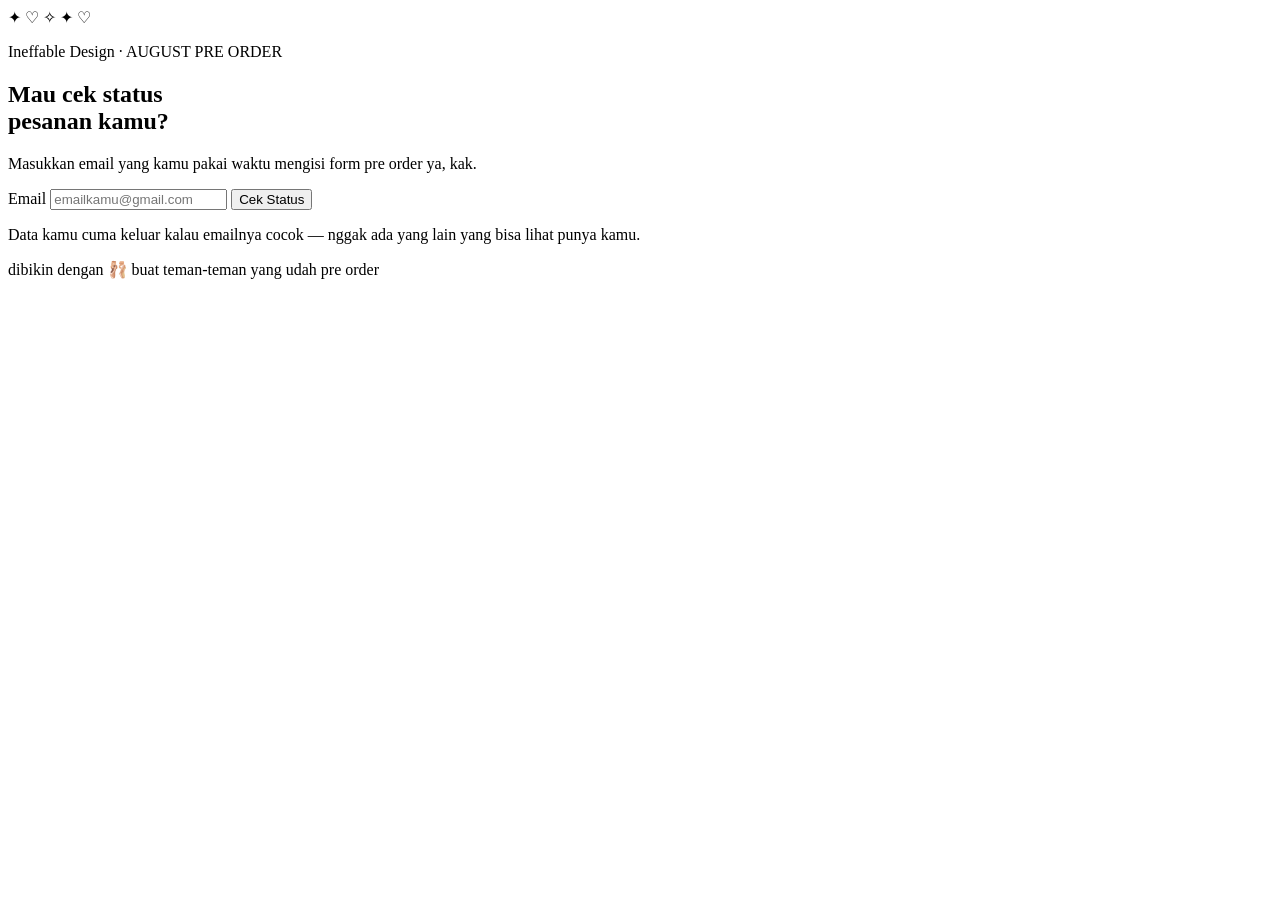
==== index.html @ 0d04ffc4 "Add files via upload" ====
<!DOCTYPE html>
<html lang="id">
<head>
<meta charset="UTF-8">
<meta name="viewport" content="width=device-width, initial-scale=1.0">
<title>Cek Status Pre Order — Ineffable Design</title>
<meta name="description" content="Cek status pre order kamu dengan memasukkan email yang kamu gunakan saat memesan.">
<link rel="preconnect" href="https://fonts.googleapis.com">
<link rel="preconnect" href="https://fonts.gstatic.com" crossorigin>
<link href="https://fonts.googleapis.com/css2?family=Fredoka:wght@500;600;700&family=Inter:wght@400;500;600;700&display=swap" rel="stylesheet">
<link rel="stylesheet" href="assets/style.css">
</head>
<body>

  <div class="scene">
    <div class="floaters" aria-hidden="true">
      <span class="floater f1">✦</span>
      <span class="floater f2">♡</span>
      <span class="floater f3">✧</span>
      <span class="floater f4">✦</span>
      <span class="floater f5">♡</span>
    </div>

    <main class="card" id="card">

      <!-- STATE: search -->
      <section class="state state--search" id="state-search">
        <p class="eyebrow">Ineffable Design · AUGUST PRE ORDER</p>
        <h1>Mau cek status<br>pesanan kamu?</h1>
        <p class="sub">Masukkan email yang kamu pakai waktu mengisi form pre order ya, kak.</p>

        <form id="search-form" autocomplete="off">
          <label for="email-input" class="sr-only">Email</label>
          <input
            type="email"
            id="email-input"
            name="email"
            placeholder="emailkamu@gmail.com"
            required
          >
          <button type="submit" id="submit-btn">
            <span class="btn-label">Cek Status</span>
            <span class="btn-spinner" aria-hidden="true"></span>
          </button>
        </form>

        <p class="hint">Data kamu cuma keluar kalau emailnya cocok — nggak ada yang lain yang bisa lihat punya kamu.</p>
      </section>

      <!-- STATE: not found -->
      <section class="state state--notfound" id="state-notfound" hidden>
        <div class="icon-badge icon-badge--sad">⌒</div>
        <h2>Maaf, kamu belum pre order sepertinya</h2>
        <p class="sub">Coba cek lagi email yang kamu masukkan, kali aja beda sama yang dipakai waktu isi form kemarin.</p>
        <button class="btn-ghost" id="btn-retry-notfound">Coba email lain</button>
        <p class="footnote footnote--notfound">Kalau merasa udah order tapi statusnya gak ketemu, hubungin admin lewat klik <a href="https://www.instagram.com/direct/t/ineffabled.id" target="_blank" rel="noopener">Inbox</a> atau langsung ke Instagram kita di <a href="https://www.instagram.com/ineffabled.id" target="_blank" rel="noopener">@Ineffabled.id</a> 💌</p>
      </section>

      <!-- STATE: result -->
      <section class="state state--result" id="state-result" hidden>
        <button class="btn-back" id="btn-back" aria-label="Cek email lain">← email lain</button>

        <div class="result-head">
          <p class="eyebrow">Halo,</p>
          <h2 id="result-name">—</h2>
        </div>

        <div class="status-pill" id="status-pill">
          <span class="status-dot"></span>
          <span id="status-text">—</span>
        </div>

        <div class="payment-block" id="payment-block" hidden>
          <div class="payment-row">
            <span>Total harga</span>
            <span id="payment-total">—</span>
          </div>
          <div class="payment-row">
            <span>Sudah dibayar</span>
            <span id="payment-paid">—</span>
          </div>
          <div class="payment-row payment-row--remaining" id="payment-remaining-row">
            <span>Sisa pelunasan</span>
            <span id="payment-remaining">—</span>
          </div>
        </div>

        <div class="items-block">
          <p class="items-label">Item pesanan</p>
          <ul class="items-list" id="items-list"></ul>
        </div>

        <p class="footnote">Kalau ada order yang gak tepat, bisa hubungin admin lewat klik <a href="https://www.instagram.com/direct/t/ineffabled.id" target="_blank" rel="noopener">Inbox</a> atau langsung ke Instagram kita di <a href="https://www.instagram.com/ineffabled.id" target="_blank" rel="noopener">@Ineffabled.id</a> 💌</p>
      </section>

    </main>

    <footer class="page-footer">
      <p>dibikin dengan 🩰 buat teman-teman yang udah pre order</p>
    </footer>
  </div>

<script src="assets/app.js"></script>
</body>
</html>
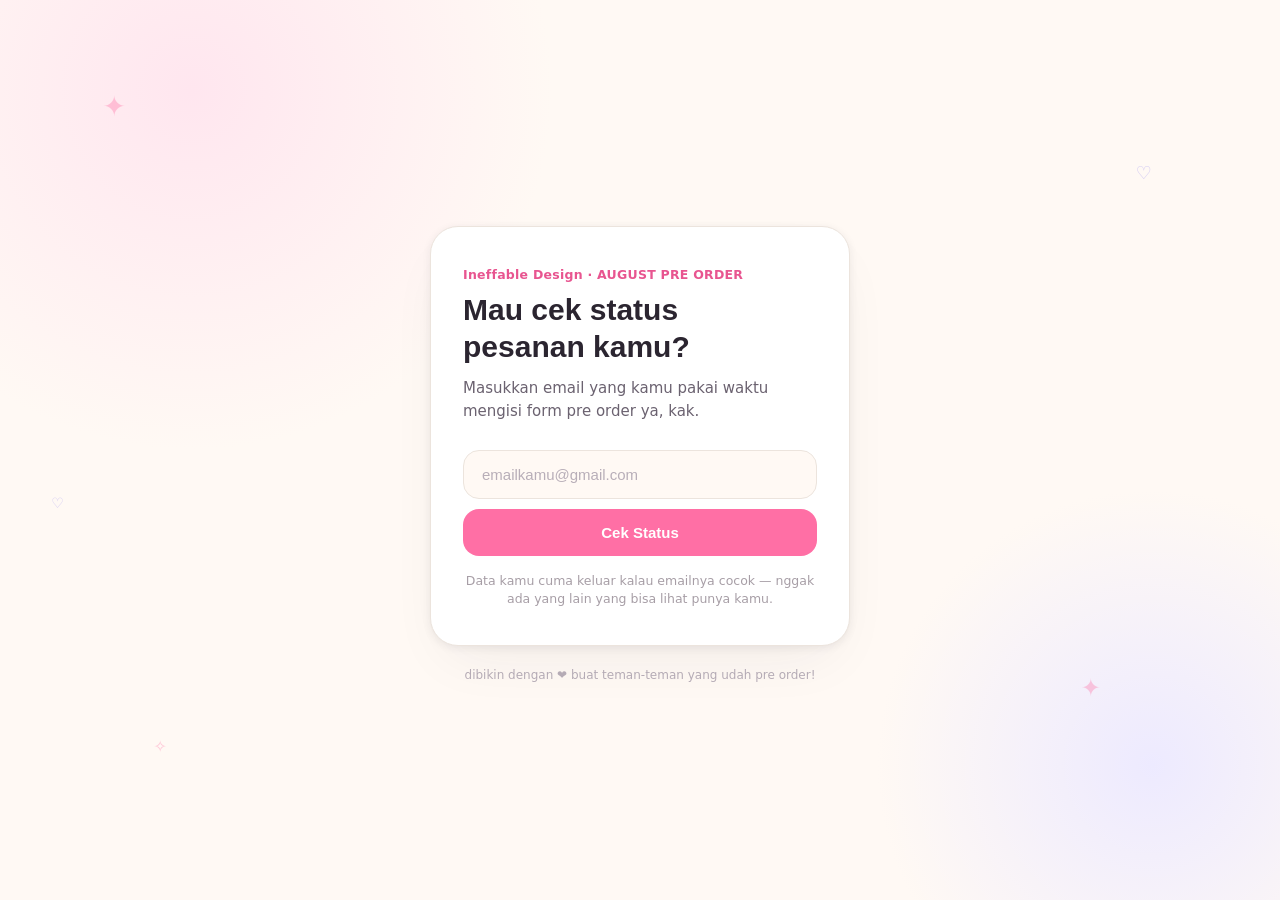
==== commit 8984b96d: "Update footer message with a heart emoji" ====
--- a/index.html
+++ b/index.html
@@ -96,7 +96,7 @@
     </main>
 
     <footer class="page-footer">
-      <p>dibikin dengan 🩰 buat teman-teman yang udah pre order</p>
+      <p>dibikin dengan ❤️ buat teman-teman yang udah pre order!</p>
     </footer>
   </div>
 
--- a/assets/style.css
+++ b/assets/style.css
@@ -0,0 +1,432 @@
+:root {
+  --cream: #FFF9F4;
+  --ink: #2B2530;
+  --ink-soft: #6B6270;
+  --pink: #FF6FA5;
+  --pink-deep: #E85590;
+  --lavender: #7C6FF0;
+  --lavender-soft: #EDEAFF;
+  --pink-soft: #FFE6EF;
+  --success: #2FA876;
+  --success-soft: #E4F7EF;
+  --pending: #E08A1E;
+  --pending-soft: #FDF0DC;
+  --line: #ECE4DD;
+  --shadow: rgba(43, 37, 48, 0.08);
+}
+
+* { box-sizing: border-box; }
+
+html, body {
+  margin: 0;
+  padding: 0;
+  min-height: 100%;
+}
+
+body {
+  background: var(--cream);
+  color: var(--ink);
+  font-family: 'Inter', system-ui, sans-serif;
+  -webkit-font-smoothing: antialiased;
+}
+
+.sr-only {
+  position: absolute;
+  width: 1px; height: 1px;
+  overflow: hidden;
+  clip: rect(0,0,0,0);
+}
+
+/* ---------- background scene ---------- */
+
+.scene {
+  position: relative;
+  min-height: 100vh;
+  display: flex;
+  flex-direction: column;
+  align-items: center;
+  justify-content: center;
+  padding: 32px 20px 24px;
+  overflow: hidden;
+  background:
+    radial-gradient(600px circle at 15% 10%, var(--pink-soft) 0%, transparent 60%),
+    radial-gradient(500px circle at 90% 85%, var(--lavender-soft) 0%, transparent 55%),
+    var(--cream);
+}
+
+.floaters {
+  position: absolute;
+  inset: 0;
+  pointer-events: none;
+}
+
+.floater {
+  position: absolute;
+  font-size: 22px;
+  color: var(--pink);
+  opacity: 0.35;
+}
+.floater.f2, .floater.f5 { color: var(--lavender); }
+
+.f1 { top: 10%; left: 8%; font-size: 28px; }
+.f2 { top: 18%; right: 10%; font-size: 18px; }
+.f3 { bottom: 16%; left: 12%; font-size: 16px; }
+.f4 { bottom: 22%; right: 14%; font-size: 24px; }
+.f5 { top: 55%; left: 4%; font-size: 14px; }
+
+/* ---------- card ---------- */
+
+.card {
+  position: relative;
+  width: 100%;
+  max-width: 420px;
+  background: #FFFFFF;
+  border-radius: 28px;
+  padding: 40px 32px 36px;
+  box-shadow: 0 24px 60px -20px var(--shadow), 0 2px 8px var(--shadow);
+  border: 1px solid var(--line);
+}
+
+.eyebrow {
+  font-size: 12.5px;
+  letter-spacing: 0.02em;
+  color: var(--pink-deep);
+  font-weight: 600;
+  margin: 0 0 10px;
+}
+
+h1 {
+  font-family: 'Fredoka', sans-serif;
+  font-weight: 600;
+  font-size: 30px;
+  line-height: 1.22;
+  margin: 0 0 12px;
+  color: var(--ink);
+}
+
+h2 {
+  font-family: 'Fredoka', sans-serif;
+  font-weight: 600;
+  font-size: 24px;
+  margin: 0;
+  color: var(--ink);
+}
+
+.sub {
+  font-size: 15px;
+  line-height: 1.55;
+  color: var(--ink-soft);
+  margin: 0 0 26px;
+}
+
+/* ---------- form ---------- */
+
+#search-form {
+  display: flex;
+  flex-direction: column;
+  gap: 10px;
+  margin-bottom: 16px;
+}
+
+input[type="email"] {
+  width: 100%;
+  padding: 15px 18px;
+  border-radius: 16px;
+  border: 1.5px solid var(--line);
+  background: var(--cream);
+  font-family: 'Inter', sans-serif;
+  font-size: 15px;
+  color: var(--ink);
+  outline: none;
+  transition: border-color 0.15s ease, box-shadow 0.15s ease;
+}
+
+input[type="email"]::placeholder { color: #B8AEB8; }
+
+input[type="email"]:focus {
+  border-color: var(--pink);
+  box-shadow: 0 0 0 4px var(--pink-soft);
+}
+
+input[type="email"].input-error {
+  border-color: #E0625F;
+  box-shadow: 0 0 0 4px #FBE4E3;
+}
+
+button[type="submit"] {
+  position: relative;
+  padding: 15px 18px;
+  border: none;
+  border-radius: 16px;
+  background: var(--pink);
+  color: white;
+  font-family: 'Inter', sans-serif;
+  font-weight: 600;
+  font-size: 15px;
+  cursor: pointer;
+  transition: background 0.15s ease, transform 0.1s ease;
+}
+
+button[type="submit"]:hover { background: var(--pink-deep); }
+button[type="submit"]:active { transform: scale(0.98); }
+
+button[type="submit"]:disabled {
+  cursor: default;
+  opacity: 0.85;
+}
+
+.btn-spinner {
+  display: none;
+  width: 15px;
+  height: 15px;
+  border: 2px solid rgba(255,255,255,0.4);
+  border-top-color: white;
+  border-radius: 50%;
+  position: absolute;
+  right: 18px;
+  top: 50%;
+  margin-top: -8px;
+  animation: spin 0.7s linear infinite;
+}
+
+button[type="submit"].loading .btn-label { opacity: 0; }
+button[type="submit"].loading .btn-spinner { display: block; }
+
+@keyframes spin { to { transform: rotate(360deg); } }
+
+.hint {
+  font-size: 12.5px;
+  color: #A79EA6;
+  text-align: center;
+  margin: 4px 0 0;
+  line-height: 1.5;
+}
+
+/* ---------- not found state ---------- */
+
+.state--notfound { text-align: center; }
+
+.icon-badge {
+  width: 56px;
+  height: 56px;
+  border-radius: 50%;
+  background: var(--pink-soft);
+  color: var(--pink-deep);
+  font-size: 26px;
+  display: flex;
+  align-items: center;
+  justify-content: center;
+  margin: 0 auto 20px;
+  transform: rotate(90deg);
+}
+
+.state--notfound h2 {
+  font-size: 21px;
+  margin-bottom: 10px;
+}
+
+.state--notfound .sub { margin-bottom: 26px; }
+
+.btn-ghost {
+  border: 1.5px solid var(--line);
+  background: transparent;
+  color: var(--ink);
+  padding: 13px 24px;
+  border-radius: 14px;
+  font-family: 'Inter', sans-serif;
+  font-weight: 600;
+  font-size: 14.5px;
+  cursor: pointer;
+  transition: border-color 0.15s ease, background 0.15s ease;
+}
+
+.btn-ghost:hover {
+  border-color: var(--pink);
+  background: var(--pink-soft);
+}
+
+/* ---------- result state ---------- */
+
+.btn-back {
+  border: none;
+  background: none;
+  color: var(--ink-soft);
+  font-family: 'Inter', sans-serif;
+  font-size: 13px;
+  font-weight: 500;
+  cursor: pointer;
+  padding: 0 0 20px;
+  display: block;
+}
+.btn-back:hover { color: var(--pink-deep); }
+
+.result-head { margin-bottom: 18px; }
+.result-head .eyebrow { margin-bottom: 4px; color: var(--ink-soft); font-weight: 500; }
+
+.status-pill {
+  display: inline-flex;
+  align-items: center;
+  gap: 8px;
+  padding: 9px 16px;
+  border-radius: 999px;
+  font-size: 13.5px;
+  font-weight: 600;
+  margin-bottom: 26px;
+}
+
+.status-dot {
+  width: 8px;
+  height: 8px;
+  border-radius: 50%;
+}
+
+/* status color variants, toggled via JS by adding a modifier class */
+.status-pill.status-pending {
+  background: var(--pending-soft);
+  color: var(--pending);
+}
+.status-pill.status-pending .status-dot { background: var(--pending); }
+
+.status-pill.status-confirmed {
+  background: var(--success-soft);
+  color: var(--success);
+}
+.status-pill.status-confirmed .status-dot { background: var(--success); }
+
+.status-pill.status-shipped {
+  background: var(--lavender-soft);
+  color: var(--lavender);
+}
+.status-pill.status-shipped .status-dot { background: var(--lavender); }
+
+.status-pill.status-default {
+  background: #F1EDEA;
+  color: var(--ink-soft);
+}
+.status-pill.status-default .status-dot { background: #B8AEB8; }
+
+.payment-block {
+  background: var(--cream);
+  border-radius: 14px;
+  padding: 14px 16px;
+  margin-bottom: 20px;
+  display: flex;
+  flex-direction: column;
+  gap: 8px;
+}
+
+.payment-row {
+  display: flex;
+  justify-content: space-between;
+  font-size: 14px;
+  color: var(--ink-soft);
+}
+
+.payment-row span:last-child {
+  font-weight: 600;
+  color: var(--ink);
+}
+
+.payment-row--remaining {
+  padding-top: 8px;
+  margin-top: 2px;
+  border-top: 1px dashed var(--line);
+  font-size: 14.5px;
+}
+
+.payment-row--remaining span:last-child {
+  color: var(--pending);
+  font-weight: 700;
+}
+
+.payment-row--remaining.is-settled span:last-child {
+  color: var(--success);
+}
+
+.items-label {
+  font-size: 12px;
+  font-weight: 600;
+  letter-spacing: 0.02em;
+  color: var(--ink-soft);
+  margin: 0 0 10px;
+}
+
+.items-list {
+  list-style: none;
+  margin: 0 0 24px;
+  padding: 0;
+  display: flex;
+  flex-direction: column;
+  gap: 8px;
+}
+
+.items-list li {
+  display: flex;
+  justify-content: space-between;
+  gap: 12px;
+  padding: 12px 14px;
+  background: var(--cream);
+  border-radius: 12px;
+  font-size: 14px;
+}
+
+.items-list .item-name { font-weight: 600; color: var(--ink); }
+.items-list .item-detail { color: var(--ink-soft); text-align: right; }
+
+.footnote {
+  font-size: 12.5px;
+  color: #A79EA6;
+  text-align: center;
+  margin: 0;
+  padding-top: 16px;
+  border-top: 1px dashed var(--line);
+  line-height: 1.6;
+}
+
+.footnote a {
+  color: var(--pink-deep);
+  font-weight: 600;
+  text-decoration: none;
+}
+
+.footnote a:hover {
+  text-decoration: underline;
+}
+
+/* ---------- footer ---------- */
+
+.page-footer {
+  margin-top: 22px;
+}
+.page-footer p {
+  font-size: 12px;
+  color: #B8AEB8;
+  margin: 0;
+}
+
+/* ---------- transitions ---------- */
+
+.state { animation: fadeUp 0.35s ease; }
+
+@keyframes fadeUp {
+  from { opacity: 0; transform: translateY(8px); }
+  to { opacity: 1; transform: translateY(0); }
+}
+
+@media (prefers-reduced-motion: reduce) {
+  .state { animation: none; }
+  .btn-spinner { animation: none; }
+}
+
+/* ---------- responsive ---------- */
+
+@media (max-width: 420px) {
+  .card { padding: 32px 22px 28px; border-radius: 22px; }
+  h1 { font-size: 25px; }
+}
+
+.footnote--notfound {
+  border-top: none;
+  padding-top: 20px;
+  margin-top: 4px;
+}
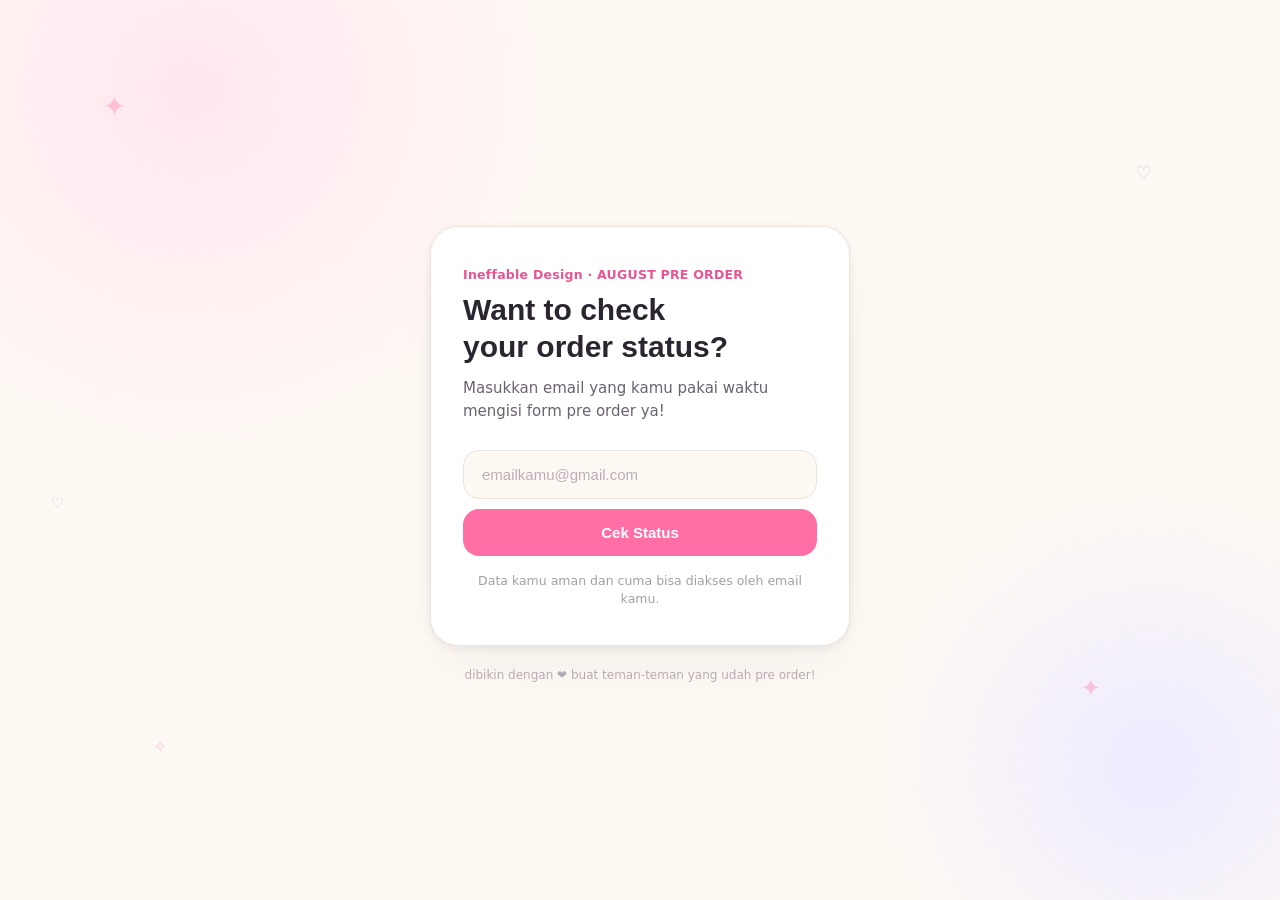
==== commit c5a3cce3: "Update text for order status section in index.html" ====
--- a/index.html
+++ b/index.html
@@ -26,8 +26,8 @@
       <!-- STATE: search -->
       <section class="state state--search" id="state-search">
         <p class="eyebrow">Ineffable Design · AUGUST PRE ORDER</p>
-        <h1>Mau cek status<br>pesanan kamu?</h1>
-        <p class="sub">Masukkan email yang kamu pakai waktu mengisi form pre order ya, kak.</p>
+        <h1>Want to check<br>your order status?</h1>
+        <p class="sub">Masukkan email yang kamu pakai waktu mengisi form pre order ya!</p>
 
         <form id="search-form" autocomplete="off">
           <label for="email-input" class="sr-only">Email</label>
@@ -44,13 +44,13 @@
           </button>
         </form>
 
-        <p class="hint">Data kamu cuma keluar kalau emailnya cocok — nggak ada yang lain yang bisa lihat punya kamu.</p>
+        <p class="hint">Data kamu aman dan cuma bisa diakses oleh email kamu.</p>
       </section>
 
       <!-- STATE: not found -->
       <section class="state state--notfound" id="state-notfound" hidden>
         <div class="icon-badge icon-badge--sad">⌒</div>
-        <h2>Maaf, kamu belum pre order sepertinya</h2>
+        <h2>Maaf, kamu sepertinya belum ikut pre order.. 😔</h2>
         <p class="sub">Coba cek lagi email yang kamu masukkan, kali aja beda sama yang dipakai waktu isi form kemarin.</p>
         <button class="btn-ghost" id="btn-retry-notfound">Coba email lain</button>
         <p class="footnote footnote--notfound">Kalau merasa udah order tapi statusnya gak ketemu, hubungin admin lewat klik <a href="https://www.instagram.com/direct/t/ineffabled.id" target="_blank" rel="noopener">Inbox</a> atau langsung ke Instagram kita di <a href="https://www.instagram.com/ineffabled.id" target="_blank" rel="noopener">@Ineffabled.id</a> 💌</p>
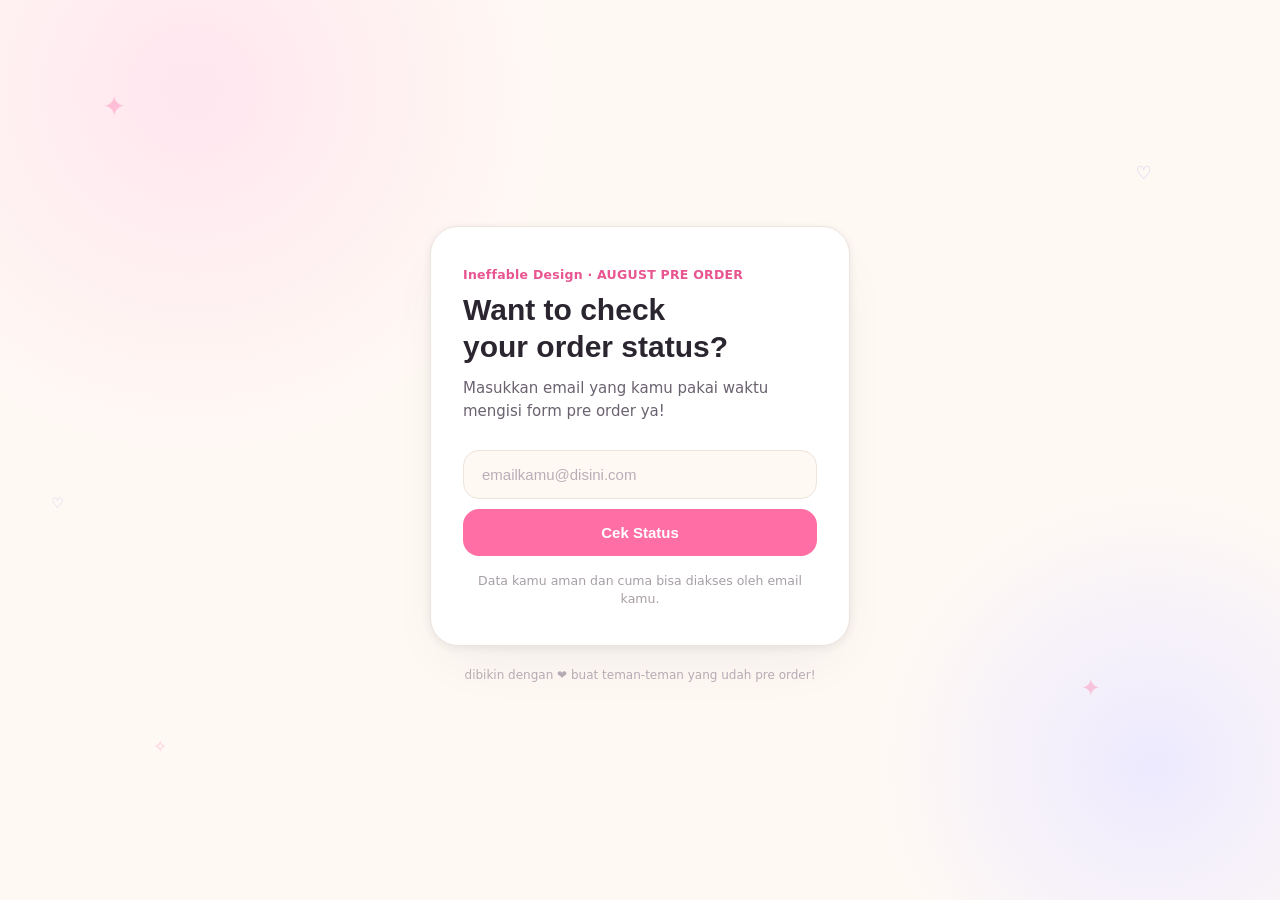
==== commit df150c46: "Update email placeholder in index.html" ====
--- a/index.html
+++ b/index.html
@@ -35,7 +35,7 @@
             type="email"
             id="email-input"
             name="email"
-            placeholder="emailkamu@gmail.com"
+            placeholder="emailkamu@disini.com"
             required
           >
           <button type="submit" id="submit-btn">
--- a/assets/style.css
+++ b/assets/style.css
@@ -17,6 +17,15 @@
 
 * { box-sizing: border-box; }
 
+/* Global safety net: any element with the `hidden` attribute must stay
+   hidden regardless of what display value its class sets elsewhere.
+   Without this, `.some-class { display: flex }` always beats the browser's
+   built-in `[hidden] { display: none }` because a class selector has higher
+   specificity than a plain attribute selector. */
+[hidden] {
+  display: none !important;
+}
+
 html, body {
   margin: 0;
   padding: 0;
